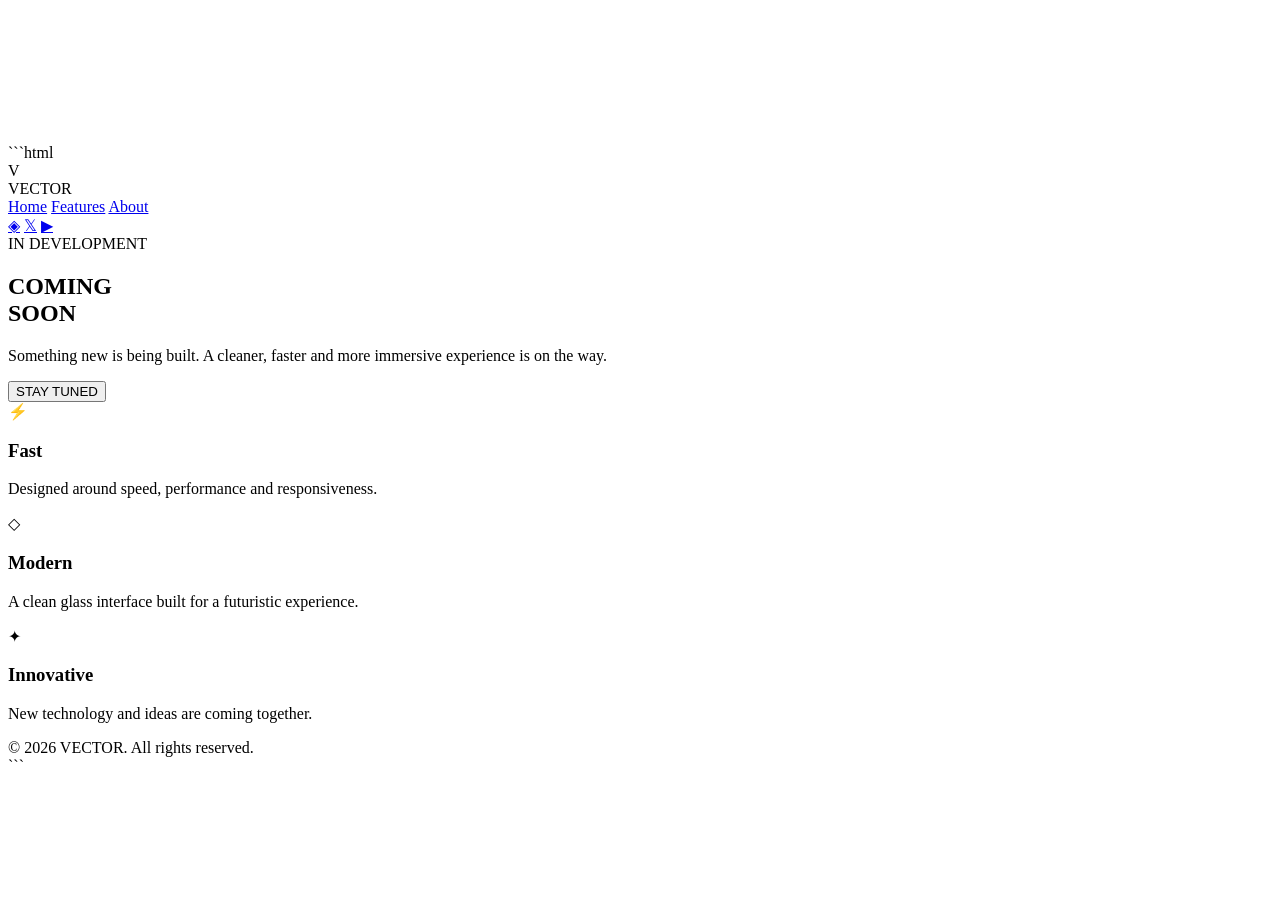
==== index.html @ a474918a "Create index.html" ====
```html
<!DOCTYPE html>
<html lang="en">
<head>
    <meta charset="UTF-8">
    <meta name="viewport" content="width=device-width, initial-scale=1.0">

    <title>Coming Soon</title>

    <link rel="stylesheet" href="style.css">
</head>

<body>

    <!-- Interactive background -->
    <canvas id="particles"></canvas>

    <!-- Mouse glow -->
    <div class="mouse-glow"></div>


    <!-- NAVBAR -->
    <nav class="navbar">

        <div class="logo">
            <div class="logo-icon">V</div>
            <span>VECTOR</span>
        </div>

        <div class="nav-links">
            <a href="#">Home</a>
            <a href="#features">Features</a>
            <a href="#about">About</a>
        </div>

        <div class="socials">
            <a href="#">◈</a>
            <a href="#">𝕏</a>
            <a href="#">▶</a>
        </div>

    </nav>


    <!-- MAIN -->
    <main>

        <section class="hero">

            <div class="hero-content">

                <div class="status">
                    <span></span>
                    IN DEVELOPMENT
                </div>

                <h1>
                    COMING<br>
                    <span>SOON</span>
                </h1>

                <p>
                    Something new is being built.
                    A cleaner, faster and more immersive
                    experience is on the way.
                </p>

                <button class="main-button">
                    STAY TUNED
                </button>

            </div>

        </section>


        <!-- FEATURES -->
        <section class="features" id="features">

            <div class="card">

                <div class="card-icon">⚡</div>

                <h3>Fast</h3>

                <p>
                    Designed around speed,
                    performance and responsiveness.
                </p>

            </div>


            <div class="card">

                <div class="card-icon">◇</div>

                <h3>Modern</h3>

                <p>
                    A clean glass interface
                    built for a futuristic experience.
                </p>

            </div>


            <div class="card">

                <div class="card-icon">✦</div>

                <h3>Innovative</h3>

                <p>
                    New technology and ideas
                    are coming together.
                </p>

            </div>

        </section>

    </main>


    <!-- FOOTER -->
    <footer>
        © 2026 VECTOR. All rights reserved.
    </footer>


    <script src="script.js"></script>

</body>
</html>
```
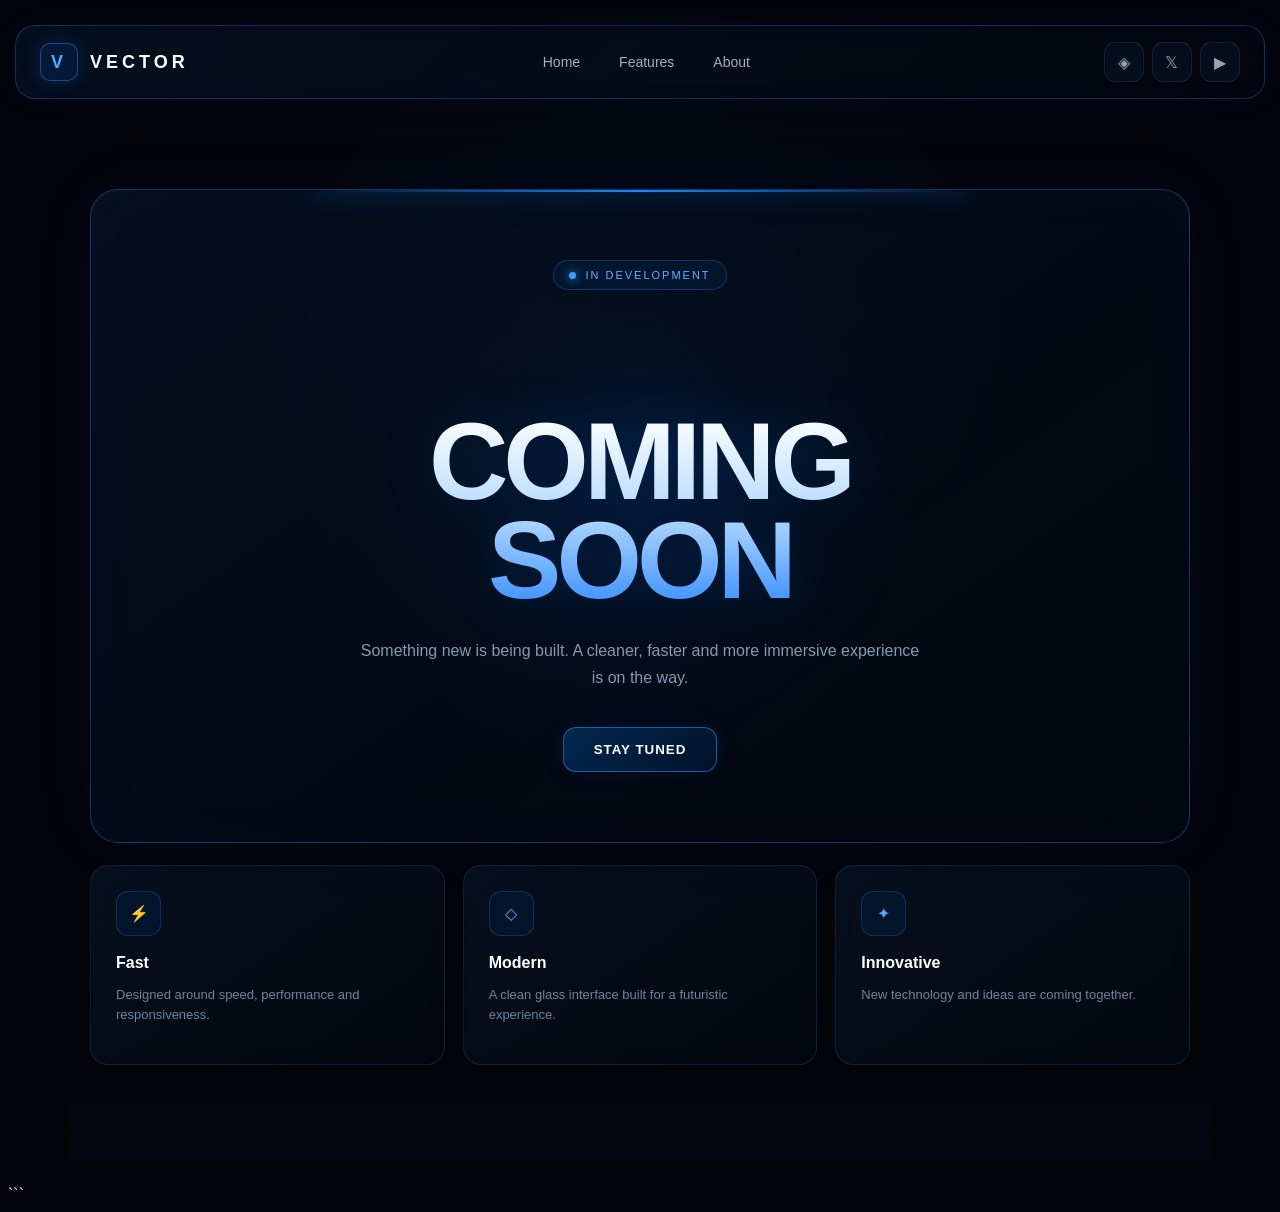
==== commit 41a21dc0: "Remove markdown formatting from index.html" ====
--- a/index.html
+++ b/index.html
@@ -1,4 +1,4 @@
-```html
+
 <!DOCTYPE html>
 <html lang="en">
 <head>
--- a/style.css
+++ b/style.css
@@ -0,0 +1,730 @@
+```css
+/* =====================================
+   RESET
+===================================== */
+
+* {
+    margin: 0;
+    padding: 0;
+    box-sizing: border-box;
+}
+
+html {
+    scroll-behavior: smooth;
+}
+
+body {
+    min-height: 100vh;
+
+    background:
+        radial-gradient(
+            circle at 50% 30%,
+            rgba(0, 70, 160, 0.08),
+            transparent 35%
+        ),
+        #02040a;
+
+    color: white;
+
+    font-family:
+        Inter,
+        Arial,
+        Helvetica,
+        sans-serif;
+
+    overflow-x: hidden;
+}
+
+
+/* =====================================
+   PARTICLE CANVAS
+===================================== */
+
+#particles {
+    position: fixed;
+
+    inset: 0;
+
+    width: 100%;
+    height: 100%;
+
+    pointer-events: none;
+
+    z-index: -3;
+}
+
+
+/* =====================================
+   MOUSE GLOW
+===================================== */
+
+.mouse-glow {
+
+    position: fixed;
+
+    width: 260px;
+    height: 260px;
+
+    border-radius: 50%;
+
+    pointer-events: none;
+
+    z-index: -2;
+
+    transform: translate(-50%, -50%);
+
+    background:
+        radial-gradient(
+            circle,
+            rgba(0, 120, 255, 0.10) 0%,
+            rgba(0, 100, 255, 0.04) 35%,
+            transparent 70%
+        );
+
+    filter: blur(5px);
+
+    left: 50%;
+    top: 50%;
+
+    transition:
+        left 0.08s linear,
+        top 0.08s linear;
+}
+
+
+/* =====================================
+   NAVBAR
+===================================== */
+
+.navbar {
+
+    width: min(1200px, calc(100% - 40px));
+
+    height: 72px;
+
+    margin: 25px auto;
+
+    padding: 0 24px;
+
+    display: flex;
+
+    align-items: center;
+
+    justify-content: space-between;
+
+    border-radius: 20px;
+
+    background:
+        linear-gradient(
+            135deg,
+            rgba(10, 25, 48, 0.55),
+            rgba(2, 8, 18, 0.45)
+        );
+
+    border: 1px solid rgba(60, 150, 255, 0.25);
+
+    backdrop-filter: blur(20px);
+    -webkit-backdrop-filter: blur(20px);
+
+    box-shadow:
+        inset 0 0 30px rgba(0, 100, 255, 0.025),
+        0 0 35px rgba(0, 80, 255, 0.06);
+}
+
+
+/* LOGO */
+
+.logo {
+
+    display: flex;
+
+    align-items: center;
+
+    gap: 12px;
+
+    font-size: 18px;
+
+    font-weight: 700;
+
+    letter-spacing: 4px;
+}
+
+.logo-icon {
+
+    width: 36px;
+    height: 36px;
+
+    display: grid;
+
+    place-items: center;
+
+    border-radius: 10px;
+
+    color: #55aaff;
+
+    background:
+        rgba(0, 100, 255, 0.12);
+
+    border: 1px solid
+        rgba(60, 150, 255, 0.4);
+
+    box-shadow:
+        0 0 20px rgba(0, 120, 255, 0.2);
+}
+
+
+/* NAV LINKS */
+
+.nav-links {
+
+    display: flex;
+
+    gap: 5px;
+}
+
+.nav-links a {
+
+    color: #9eafc4;
+
+    text-decoration: none;
+
+    padding: 10px 17px;
+
+    border-radius: 11px;
+
+    font-size: 14px;
+
+    transition: 0.3s;
+}
+
+.nav-links a:hover {
+
+    color: white;
+
+    background:
+        rgba(0, 110, 255, 0.1);
+
+    box-shadow:
+        0 0 20px rgba(0, 110, 255, 0.08);
+}
+
+
+/* SOCIAL BUTTONS */
+
+.socials {
+
+    display: flex;
+
+    gap: 8px;
+}
+
+.socials a {
+
+    width: 38px;
+    height: 38px;
+
+    display: grid;
+
+    place-items: center;
+
+    color: #8fa5bd;
+
+    text-decoration: none;
+
+    border-radius: 11px;
+
+    background:
+        rgba(10, 25, 45, 0.4);
+
+    border: 1px solid
+        rgba(70, 140, 220, 0.16);
+
+    transition: 0.3s;
+}
+
+.socials a:hover {
+
+    color: white;
+
+    transform: translateY(-2px);
+
+    border-color:
+        rgba(60, 160, 255, 0.5);
+
+    box-shadow:
+        0 0 20px rgba(0, 120, 255, 0.18);
+}
+
+
+/* =====================================
+   MAIN
+===================================== */
+
+main {
+
+    width: min(1100px, calc(100% - 40px));
+
+    margin: 90px auto 40px;
+}
+
+
+/* =====================================
+   HERO
+===================================== */
+
+.hero {
+
+    min-height: 510px;
+
+    display: flex;
+
+    align-items: center;
+
+    justify-content: center;
+
+    text-align: center;
+
+    padding: 70px 30px;
+
+    position: relative;
+
+    overflow: hidden;
+
+    border-radius: 28px;
+
+    background:
+        linear-gradient(
+            145deg,
+            rgba(10, 25, 48, 0.55),
+            rgba(2, 7, 15, 0.48)
+        );
+
+    border: 1px solid
+        rgba(60, 150, 255, 0.32);
+
+    backdrop-filter: blur(20px);
+    -webkit-backdrop-filter: blur(20px);
+
+    box-shadow:
+        inset 0 0 60px rgba(0, 100, 255, 0.035),
+        0 0 70px rgba(0, 80, 255, 0.06);
+}
+
+
+/* BLUE LINE */
+
+.hero::before {
+
+    content: "";
+
+    position: absolute;
+
+    top: 0;
+
+    left: 20%;
+
+    width: 60%;
+
+    height: 2px;
+
+    background:
+        linear-gradient(
+            90deg,
+            transparent,
+            #1688ff,
+            transparent
+        );
+
+    box-shadow:
+        0 0 20px #1688ff;
+}
+
+
+/* CENTER GLOW */
+
+.hero::after {
+
+    content: "";
+
+    position: absolute;
+
+    width: 600px;
+    height: 600px;
+
+    left: 50%;
+    top: 50%;
+
+    transform:
+        translate(-50%, -50%);
+
+    background:
+        radial-gradient(
+            circle,
+            rgba(0, 100, 255, 0.055),
+            transparent 65%
+        );
+
+    pointer-events: none;
+}
+
+
+/* HERO CONTENT */
+
+.hero-content {
+
+    position: relative;
+
+    z-index: 2;
+}
+
+
+/* STATUS */
+
+.status {
+
+    display: inline-flex;
+
+    align-items: center;
+
+    gap: 9px;
+
+    padding: 8px 15px;
+
+    border-radius: 999px;
+
+    color: #69afff;
+
+    font-size: 11px;
+
+    letter-spacing: 2px;
+
+    background:
+        rgba(0, 80, 160, 0.13);
+
+    border: 1px solid
+        rgba(50, 150, 255, 0.25);
+
+    margin-bottom: 30px;
+}
+
+.status span {
+
+    width: 7px;
+    height: 7px;
+
+    border-radius: 50%;
+
+    background: #3c9cff;
+
+    box-shadow:
+        0 0 10px #3c9cff;
+
+    animation: pulse 1.6s infinite;
+}
+
+@keyframes pulse {
+
+    0%, 100% {
+        opacity: 1;
+        transform: scale(1);
+    }
+
+    50% {
+        opacity: 0.3;
+        transform: scale(0.7);
+    }
+}
+
+
+/* =====================================
+   TITLE
+===================================== */
+
+h1 {
+
+    font-size:
+        clamp(60px, 10vw, 110px);
+
+    line-height: 0.9;
+
+    letter-spacing: -5px;
+
+    margin-bottom: 28px;
+
+    background:
+        linear-gradient(
+            180deg,
+            #ffffff,
+            #b8dcff 50%,
+            #398fff
+        );
+
+    -webkit-background-clip: text;
+
+    background-clip: text;
+
+    color: transparent;
+
+    filter:
+        drop-shadow(
+            0 0 25px
+            rgba(0, 120, 255, 0.18)
+        );
+}
+
+h1 span {
+    color: transparent;
+}
+
+
+/* DESCRIPTION */
+
+.hero p {
+
+    max-width: 560px;
+
+    margin: auto;
+
+    color: #8499b2;
+
+    line-height: 1.7;
+
+    font-size: 16px;
+}
+
+
+/* =====================================
+   BUTTON
+===================================== */
+
+.main-button {
+
+    margin-top: 35px;
+
+    padding: 14px 30px;
+
+    border-radius: 13px;
+
+    color: white;
+
+    font-weight: 600;
+
+    letter-spacing: 1px;
+
+    cursor: pointer;
+
+    background:
+        linear-gradient(
+            135deg,
+            rgba(0, 130, 255, 0.25),
+            rgba(0, 60, 140, 0.2)
+        );
+
+    border: 1px solid
+        rgba(70, 160, 255, 0.5);
+
+    box-shadow:
+        0 0 25px
+        rgba(0, 110, 255, 0.1);
+
+    transition: 0.3s;
+}
+
+.main-button:hover {
+
+    transform: translateY(-3px);
+
+    border-color:
+        rgba(80, 170, 255, 0.8);
+
+    box-shadow:
+        0 0 35px
+        rgba(0, 120, 255, 0.25);
+}
+
+.main-button:active {
+
+    transform: scale(0.96);
+}
+
+
+/* =====================================
+   FEATURES
+===================================== */
+
+.features {
+
+    display: grid;
+
+    grid-template-columns:
+        repeat(3, 1fr);
+
+    gap: 18px;
+
+    margin-top: 22px;
+}
+
+.card {
+
+    padding: 25px;
+
+    border-radius: 18px;
+
+    background:
+        linear-gradient(
+            145deg,
+            rgba(12, 28, 50, 0.5),
+            rgba(4, 10, 20, 0.4)
+        );
+
+    border: 1px solid
+        rgba(70, 140, 220, 0.17);
+
+    backdrop-filter: blur(16px);
+
+    transition:
+        transform 0.3s,
+        border-color 0.3s,
+        box-shadow 0.3s;
+}
+
+.card:hover {
+
+    transform: translateY(-6px);
+
+    border-color:
+        rgba(50, 150, 255, 0.4);
+
+    box-shadow:
+        0 15px 40px
+        rgba(0, 80, 255, 0.1);
+}
+
+.card-icon {
+
+    width: 43px;
+    height: 43px;
+
+    display: grid;
+
+    place-items: center;
+
+    margin-bottom: 18px;
+
+    border-radius: 12px;
+
+    color: #55aaff;
+
+    background:
+        rgba(0, 100, 255, 0.08);
+
+    border: 1px solid
+        rgba(60, 150, 255, 0.22);
+}
+
+.card h3 {
+
+    font-size: 16px;
+
+    margin-bottom: 8px;
+}
+
+.card p {
+
+    color: #71849b;
+
+    font-size: 13px;
+
+    line-height: 1.6;
+}
+
+
+/* =====================================
+   FOOTER
+===================================== */
+
+footer {
+
+    width: min(1100px, calc(100% - 40px));
+
+    margin: 25px auto;
+
+    padding: 20px;
+
+    text-align: center;
+
+    color: #506278;
+
+    font-size: 12px;
+
+    border-radius: 16px;
+
+    background:
+        rgba(5, 12, 23, 0.4);
+
+    border: 1px solid
+        rgba(60, 120, 200, 0.12);
+
+    backdrop-filter: blur(15px);
+}
+
+
+/* =====================================
+   MOBILE
+===================================== */
+
+@media (max-width: 800px) {
+
+    .navbar {
+
+        height: auto;
+
+        padding: 15px;
+
+        flex-wrap: wrap;
+
+        gap: 15px;
+    }
+
+    .nav-links {
+
+        order: 3;
+
+        width: 100%;
+
+        justify-content: center;
+    }
+
+    .hero {
+
+        min-height: 450px;
+
+        padding: 50px 20px;
+    }
+
+    .features {
+
+        grid-template-columns: 1fr;
+    }
+}
+
+
+@media (max-width: 500px) {
+
+    .nav-links {
+
+        display: none;
+    }
+
+    .logo {
+
+        font-size: 15px;
+    }
+
+    .socials a {
+
+        width: 34px;
+        height: 34px;
+    }
+}
+```
